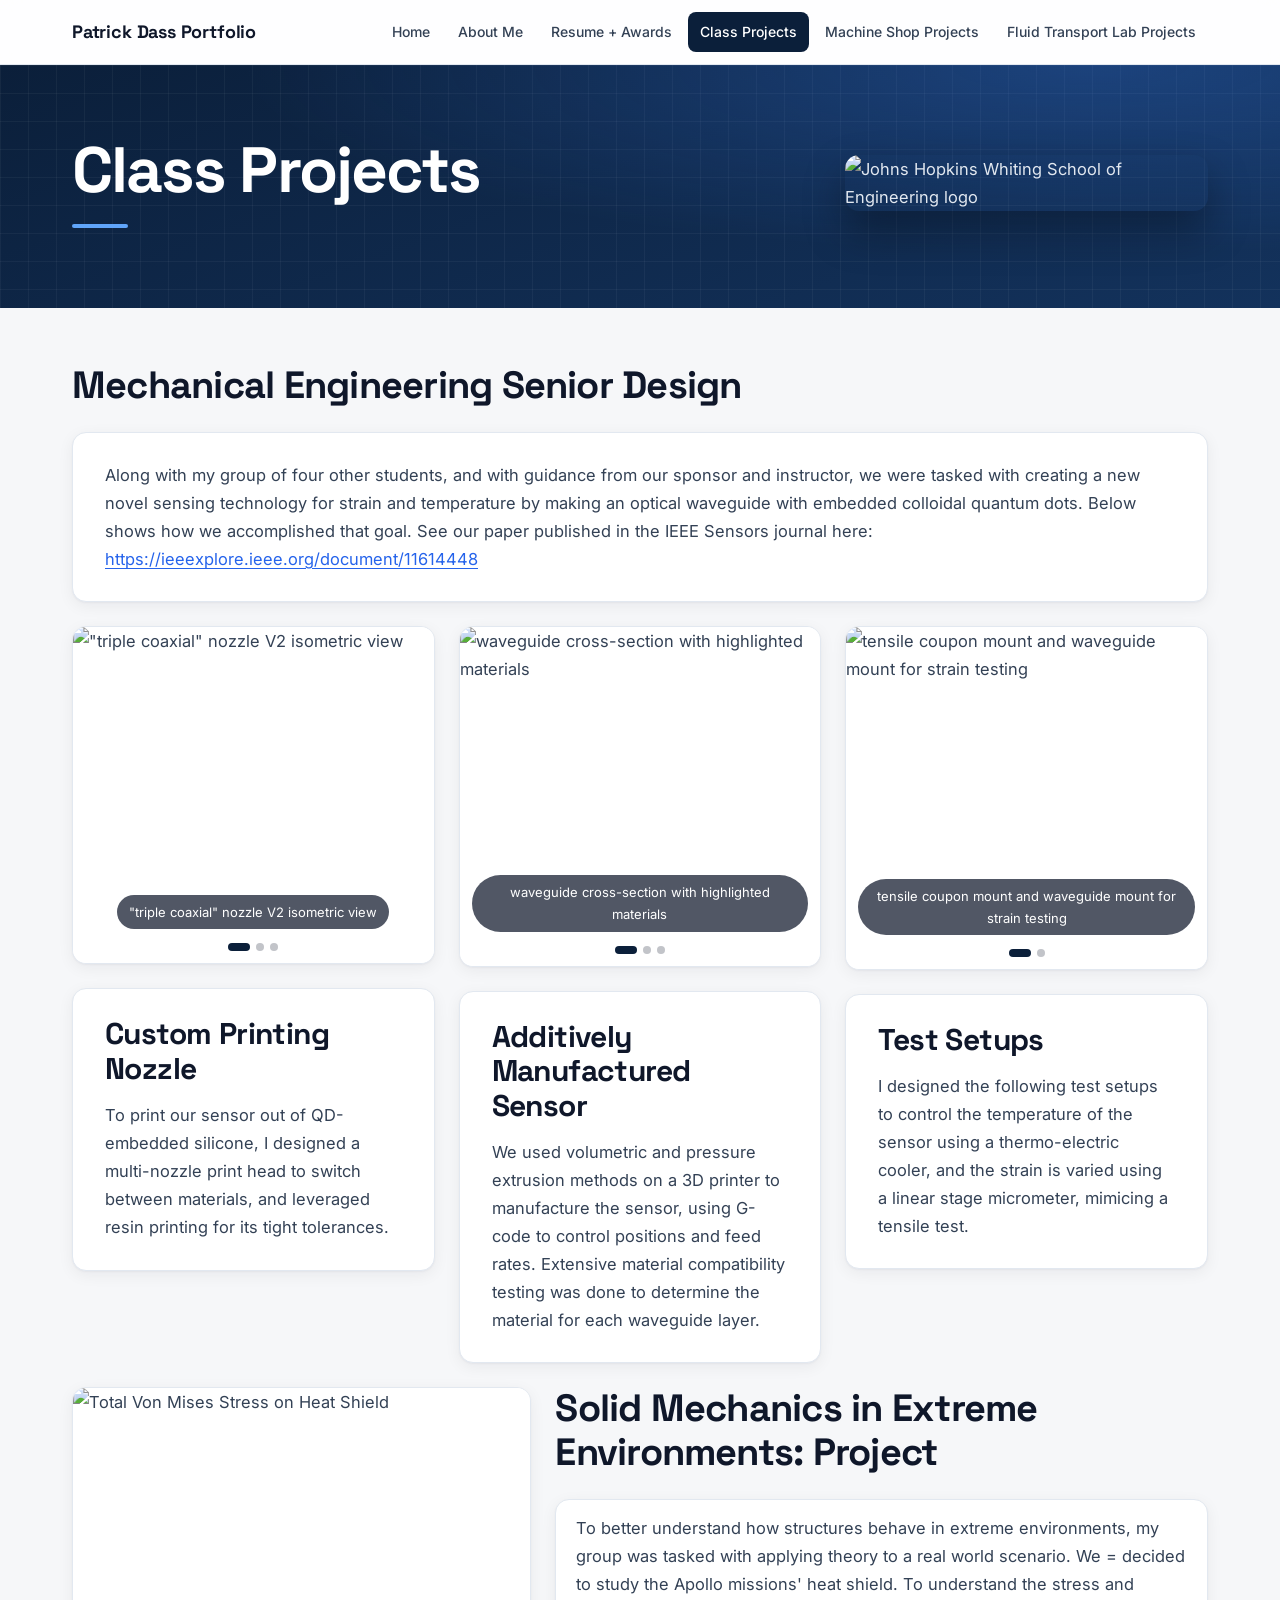
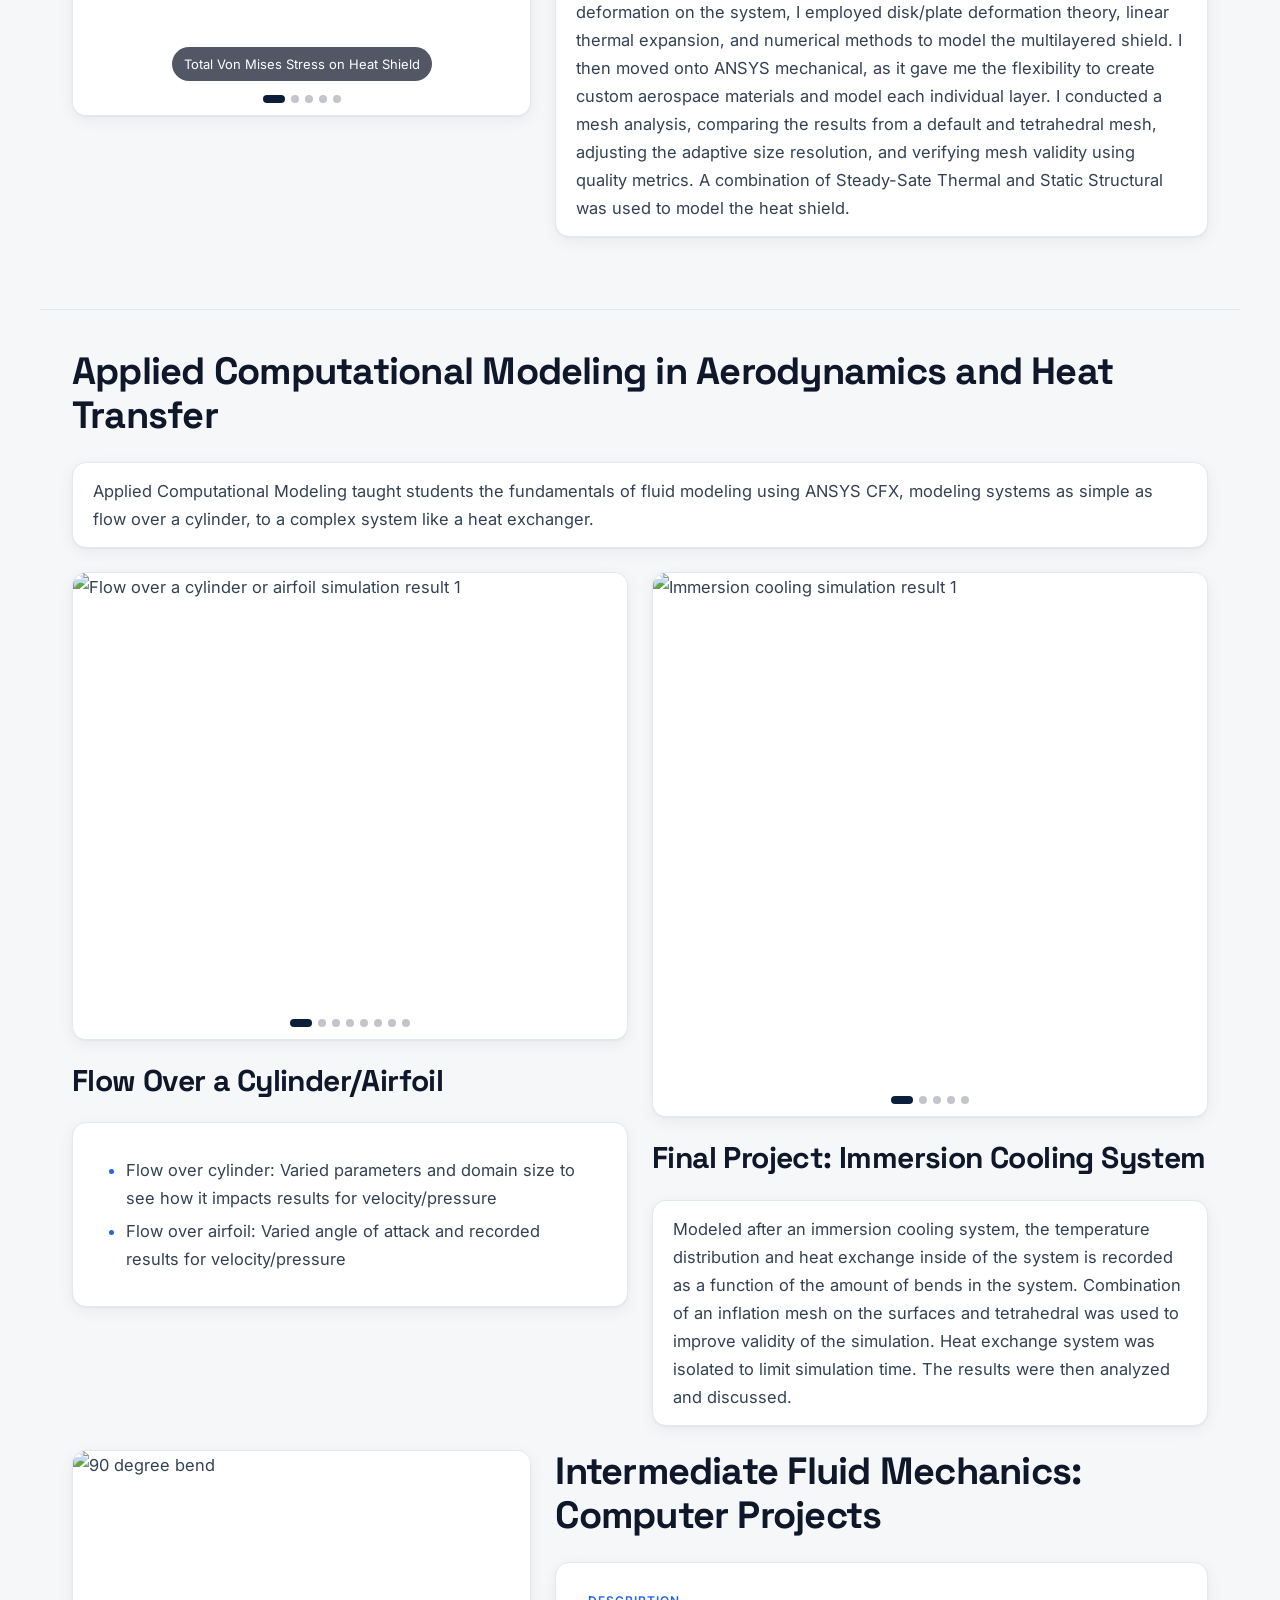
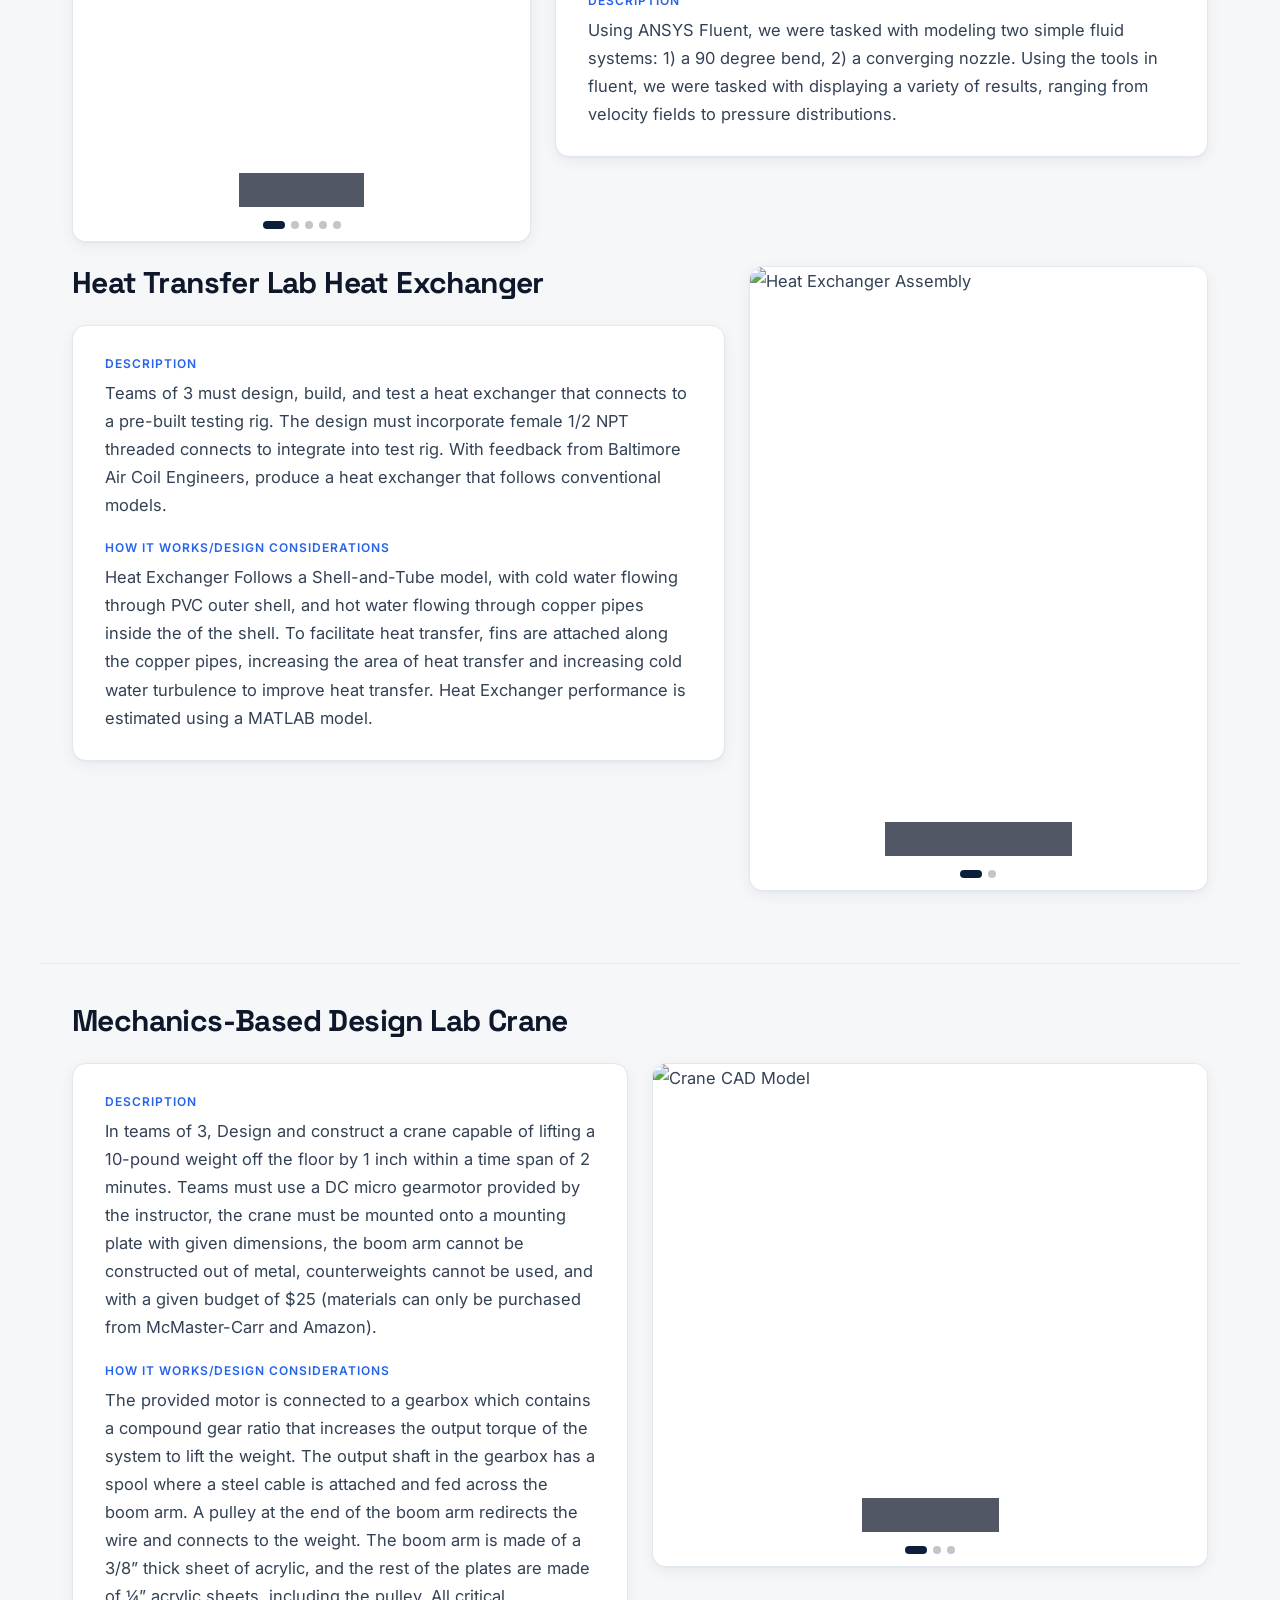
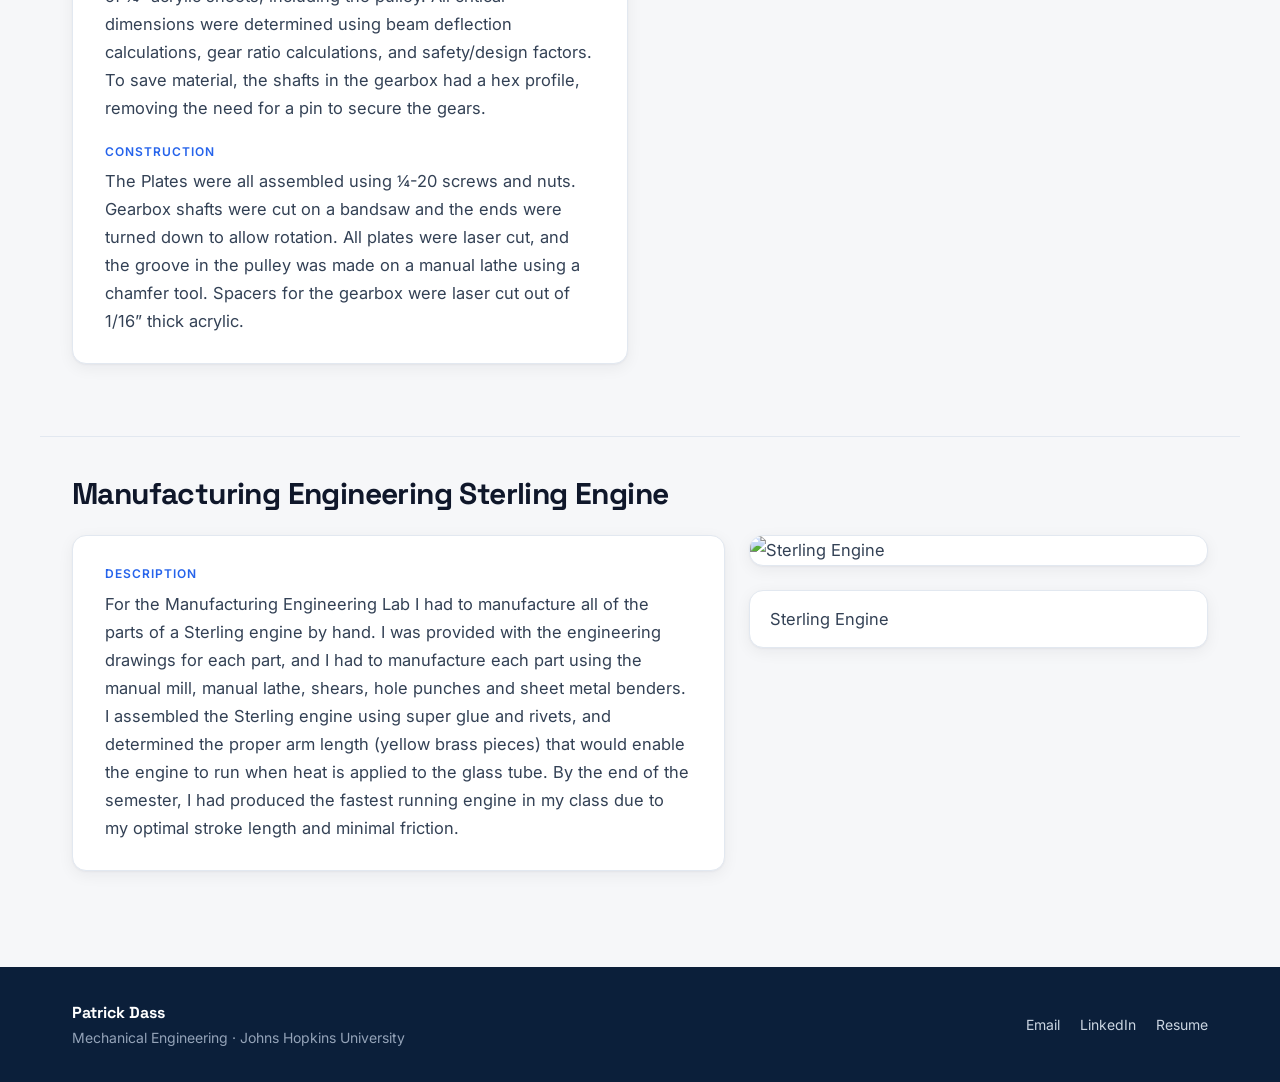
==== class-projects.html @ 8fc81585 "Add files via upload" ====
<!doctype html>
<html lang="en">
<head>
<meta charset="utf-8">
<meta name="viewport" content="width=device-width, initial-scale=1">
<meta name="description" content="Mechanical engineering portfolio of Patrick Dass, Johns Hopkins University.">
<title>Patrick Dass Portfolio - Class Projects</title>
<link rel="preconnect" href="https://fonts.googleapis.com">
<link href="https://fonts.googleapis.com/css2?family=Inter:wght@400;500;600;700&family=Space+Grotesk:wght@500;700&display=swap" rel="stylesheet">
<link rel="stylesheet" href="styles.css">
</head>
<body>
<nav class="topnav"><div class="navwrap"><a class="brand" href="index.html">Patrick Dass Portfolio</a><button class="menu-btn" aria-label="Open menu" aria-expanded="false">&#9776;</button><ul><li><a href="index.html">Home</a></li><li><a href="about-me.html">About Me</a></li><li><a href="resume-awards.html">Resume + Awards</a></li><li><a href="class-projects.html" aria-current="page">Class Projects</a></li><li><a href="machine-shop-projects.html">Machine Shop Projects</a></li><li><a href="fluid-transport-lab-projects.html">Fluid Transport Lab Projects</a></li></ul></div></nav>
<header class="hero"><div class="wrap grid">
<div class="col" style="--c:1 / span 8">
<div class="tile">
<h1 class="al-center">Class Projects</h1>
</div>
</div>
<div class="col" style="--c:9 / span 4">
<div class="tile">
<figure><img src="images/class-projects-01.png" alt="Johns Hopkins Whiting School of Engineering logo"></figure>
</div>
</div>
</div></header>
<main>
<section class="wrap grid">
<div class="col" style="--c:1 / span 12">
<div class="tile card">
<h2>Mechanical Engineering Senior Design</h2>
</div>
</div>
</section>
<section class="wrap grid">
<div class="col" style="--c:1 / span 12">
<div class="tile card">
<p>Along with my group of four other students, and with guidance from our sponsor and instructor, we were tasked with creating a new novel sensing technology for strain and temperature by making an optical waveguide with embedded colloidal quantum dots. Below shows how we accomplished that goal. See our paper published in the IEEE Sensors journal here: <a href="https://ieeexplore.ieee.org/document/11614448" target="_blank" rel="noopener">https://ieeexplore.ieee.org/document/11614448</a></p>
</div>
</div>
</section>
<section class="wrap grid">
<div class="col" style="--c:1 / span 4">
<div class="tile card">
<div class="carousel" style="aspect-ratio:1.07261 / 1"><figure class="slide active"><img src="images/class-projects-02.png" alt="&quot;triple coaxial&quot; nozzle V2 isometric view" loading="lazy"><figcaption>&quot;triple coaxial&quot; nozzle V2 isometric view</figcaption></figure><figure class="slide"><img src="images/class-projects-03.png" alt="&quot;triple coaxial&quot; nozzle V2" loading="lazy"><figcaption>&quot;triple coaxial&quot; nozzle V2</figcaption></figure><figure class="slide"><img src="images/class-projects-04.png" alt="&quot;triple coaxial&quot; nozzle V1" loading="lazy"><figcaption>&quot;triple coaxial&quot; nozzle V1</figcaption></figure></div>
</div>
<div class="tile card">
<h3 class="al-center">Custom Printing Nozzle</h3>
<p class="al-center">To print our sensor out of QD-embedded silicone, I designed a multi-nozzle print head to switch between materials, and leveraged resin printing for its tight tolerances.</p>
</div>
</div>
<div class="col" style="--c:5 / span 4">
<div class="tile card">
<div class="carousel" style="aspect-ratio:1.06557 / 1"><figure class="slide active"><img src="images/class-projects-05.png" alt="waveguide cross-section with highlighted materials" loading="lazy"><figcaption>waveguide cross-section with highlighted materials</figcaption></figure><figure class="slide"><img src="images/class-projects-06.png" alt="final optical waveguide prints" loading="lazy"><figcaption>final optical waveguide prints</figcaption></figure><figure class="slide"><img src="images/class-projects-07.png" alt="&quot;triple coaxial&quot; nozzle print tests" loading="lazy"><figcaption>&quot;triple coaxial&quot; nozzle print tests</figcaption></figure></div>
</div>
<div class="tile card">
<h3 class="al-center">Additively Manufactured Sensor</h3>
<p class="al-center">We used volumetric and pressure extrusion methods on a 3D printer to manufacture the sensor, using G-code to control positions and feed rates. Extensive material compatibility testing was done to determine the material for each waveguide layer.</p>
</div>
</div>
<div class="col" style="--c:9 / span 4">
<div class="tile card">
<div class="carousel" style="aspect-ratio:1.05569 / 1"><figure class="slide active"><img src="images/class-projects-08.png" alt="tensile coupon mount and waveguide mount for strain testing" loading="lazy"><figcaption>tensile coupon mount and waveguide mount for strain testing</figcaption></figure><figure class="slide"><img src="images/class-projects-09.png" alt="temperature test setup" loading="lazy"><figcaption>temperature test setup</figcaption></figure></div>
</div>
<div class="tile card">
<h3 class="al-center">Test Setups</h3>
<p class="al-center">I designed the following test setups to control the temperature of the sensor using a thermo-electric cooler, and the strain is varied using a linear stage micrometer, mimicing a tensile test.</p>
</div>
</div>
</section>
<section class="wrap grid">
<div class="col" style="--c:1 / span 5">
<div class="tile card">
<div class="carousel" style="aspect-ratio:1.39894 / 1"><figure class="slide active"><img src="images/class-projects-10.png" alt="Total Von Mises Stress on Heat Shield" loading="lazy"><figcaption>Total Von Mises Stress on Heat Shield</figcaption></figure><figure class="slide"><img src="images/class-projects-11.png" alt="Heat Shield Deformation" loading="lazy"><figcaption>Heat Shield Deformation</figcaption></figure><figure class="slide"><img src="images/class-projects-12.png" alt="Temperature Gradient Between Layers" loading="lazy"><figcaption>Temperature Gradient Between Layers</figcaption></figure><figure class="slide"><img src="images/class-projects-13.png" alt="Tetrahedral Mesh Results" loading="lazy"><figcaption>Tetrahedral Mesh Results</figcaption></figure><figure class="slide"><img src="images/class-projects-14.png" alt="Default Mesh Results" loading="lazy"><figcaption>Default Mesh Results</figcaption></figure></div>
</div>
</div>
<div class="col" style="--c:6 / span 7">
<div class="tile card">
<h2>Solid Mechanics in Extreme Environments: Project</h2>
</div>
<div class="tile card">
<p>To better understand how structures behave in extreme environments, my group was tasked with applying theory to a real world scenario. We = decided to study the Apollo missions' heat shield. To understand the stress and deformation on the system, I employed disk/plate deformation theory, linear thermal expansion, and numerical methods to model the multilayered shield. I then moved onto ANSYS mechanical, as it gave me the flexibility to create custom aerospace materials and model each individual layer. I conducted a mesh analysis, comparing the results from a default and tetrahedral mesh, adjusting the adaptive size resolution, and verifying mesh validity using quality metrics. A combination of Steady-Sate Thermal and Static Structural was used to model the heat shield.</p>
</div>
</div>
</section>
<section class="wrap grid">
<div class="col" style="--c:1 / span 12">
<div class="tile card">
<h2>Applied Computational Modeling in Aerodynamics and Heat Transfer</h2>
</div>
</div>
</section>
<section class="wrap grid">
<div class="col" style="--c:1 / span 12">
<div class="tile card">
<p>Applied Computational Modeling taught students the fundamentals of fluid modeling using ANSYS CFX, modeling systems as simple as flow over a cylinder, to a complex system like a heat exchanger.</p>
</div>
</div>
</section>
<section class="wrap grid">
<div class="col" style="--c:1 / span 6">
<div class="tile card">
<div class="carousel" style="aspect-ratio:1.18882 / 1"><figure class="slide active"><img src="images/class-projects-15.png" alt="Flow over a cylinder or airfoil simulation result 1" loading="lazy"></figure><figure class="slide"><img src="images/class-projects-16.png" alt="Flow simulation result 2" loading="lazy"></figure><figure class="slide"><img src="images/class-projects-17.png" alt="Flow simulation result 3" loading="lazy"></figure><figure class="slide"><img src="images/class-projects-18.png" alt="Flow simulation result 4" loading="lazy"></figure><figure class="slide"><img src="images/class-projects-19.png" alt="Flow simulation result 5" loading="lazy"></figure><figure class="slide"><img src="images/class-projects-20.png" alt="Flow simulation result 6" loading="lazy"></figure><figure class="slide"><img src="images/class-projects-21.png" alt="Flow simulation result 7" loading="lazy"></figure><figure class="slide"><img src="images/class-projects-22.png" alt="Flow simulation result 8" loading="lazy"></figure></div>
</div>
<div class="tile card">
<h3 class="al-center">Flow Over a Cylinder/Airfoil</h3>
</div>
<div class="tile card">
<ul><li>Flow over cylinder: Varied parameters and domain size to see how it impacts results for velocity/pressure</li><li>Flow over airfoil: Varied angle of attack and recorded results for velocity/pressure</li></ul>
</div>
</div>
<div class="col" style="--c:7 / span 6">
<div class="tile card">
<div class="carousel" style="aspect-ratio:1.01886 / 1"><figure class="slide active"><img src="images/class-projects-23.png" alt="Immersion cooling simulation result 1" loading="lazy"></figure><figure class="slide"><img src="images/class-projects-24.png" alt="Immersion cooling simulation result 2" loading="lazy"></figure><figure class="slide"><img src="images/class-projects-25.png" alt="Immersion cooling simulation result 3" loading="lazy"></figure><figure class="slide"><img src="images/class-projects-26.png" alt="Immersion cooling simulation result 4" loading="lazy"></figure><figure class="slide"><img src="images/class-projects-27.png" alt="Immersion cooling simulation result 5" loading="lazy"></figure></div>
</div>
<div class="tile card">
<h3 class="al-center">Final Project: Immersion Cooling System</h3>
</div>
<div class="tile card">
<p class="al-center">Modeled after an immersion cooling system, the temperature distribution and heat exchange inside of the system is recorded as a function of the amount of bends in the system. Combination of an inflation mesh on the surfaces and tetrahedral was used to improve validity of the simulation. Heat exchange system was isolated to limit simulation time. The results were then analyzed and discussed.</p>
</div>
</div>
</section>
<section class="wrap grid">
<div class="col" style="--c:1 / span 5">
<div class="tile card">
<div class="carousel" style="aspect-ratio:1.1733 / 1"><figure class="slide active"><img src="images/class-projects-28.png" alt="90 degree bend" loading="lazy"><figcaption>90 degree bend</figcaption></figure><figure class="slide"><img src="images/class-projects-29.png" alt="velocity profile gradient (1)" loading="lazy"><figcaption>velocity profile gradient (1)</figcaption></figure><figure class="slide"><img src="images/class-projects-30.png" alt="Velocity profile gradient (2)" loading="lazy"><figcaption>Velocity profile gradient (2)</figcaption></figure><figure class="slide"><img src="images/class-projects-31.png" alt="Nozzle Pressure Gradient" loading="lazy"><figcaption>Nozzle Pressure Gradient</figcaption></figure><figure class="slide"><img src="images/class-projects-32.png" alt="Nozzle stream function" loading="lazy"><figcaption>Nozzle stream function</figcaption></figure></div>
</div>
</div>
<div class="col" style="--c:6 / span 7">
<div class="tile card">
<h2>Intermediate Fluid Mechanics: Computer Projects</h2>
</div>
<div class="tile card">
<p class="label">Description</p>
<p>Using ANSYS Fluent, we were tasked with modeling two simple fluid systems: 1) a 90 degree bend, 2) a converging nozzle. Using the tools in fluent, we were tasked with displaying a variety of results, ranging from velocity fields to pressure distributions.</p>
</div>
</div>
</section>
<section class="wrap grid">
<div class="col" style="--c:1 / span 7">
<div class="tile card">
<h3>Heat Transfer Lab Heat Exchanger</h3>
</div>
<div class="tile card">
<p class="label">Description</p>
<p>Teams of 3 must design, build, and test a heat exchanger that connects to a pre-built testing rig. The design must incorporate female 1/2 NPT threaded connects to integrate into test rig. With feedback from Baltimore Air Coil Engineers, produce a heat exchanger that follows conventional models.</p>
<p class="label">How it works/Design Considerations</p>
<p>Heat Exchanger Follows a Shell-and-Tube model, with cold water flowing through PVC outer shell, and hot water flowing through copper pipes inside the of the shell. To facilitate heat transfer, fins are attached along the copper pipes, increasing the area of heat transfer and increasing cold water turbulence to improve heat transfer. Heat Exchanger performance is estimated using a MATLAB model.</p>
</div>
</div>
<div class="col" style="--c:8 / span 5">
<div class="tile card">
<div class="carousel" style="aspect-ratio:0.733731 / 1"><figure class="slide active"><img src="images/class-projects-33.jpg" alt="Heat Exchanger Assembly" loading="lazy"><figcaption>Heat Exchanger Assembly</figcaption></figure><figure class="slide"><img src="images/class-projects-34.jpg" alt="Copper Tube Assembly" loading="lazy"><figcaption>Copper Tube Assembly</figcaption></figure></div>
</div>
</div>
</section>
<section class="wrap grid">
<div class="col" style="--c:1 / span 12">
<div class="tile card">
<h3>Mechanics-Based Design Lab Crane</h3>
</div>
</div>
</section>
<section class="wrap grid">
<div class="col" style="--c:1 / span 6">
<div class="tile card">
<p class="label">Description</p>
<p>In teams of 3, Design and construct a crane capable of lifting a 10-pound weight off the floor by 1 inch within a time span of 2 minutes. Teams must use a DC micro gearmotor provided by the instructor, the crane must be mounted onto a mounting plate with given dimensions, the boom arm cannot be constructed out of metal, counterweights cannot be used, and with a given budget of $25 (materials can only be purchased from McMaster-Carr and Amazon).</p>
<p class="label">How it works/Design Considerations</p>
<p>The provided motor is connected to a gearbox which contains a compound gear ratio that increases the output torque of the system to lift the weight. The output shaft in the gearbox has a spool where a steel cable is attached and fed across the boom arm. A pulley at the end of the boom arm redirects the wire and connects to the weight. The boom arm is made of a 3/8” thick sheet of acrylic, and the rest of the plates are made of ¼” acrylic sheets, including the pulley. All critical dimensions were determined using beam deflection calculations, gear ratio calculations, and safety/design factors. To save material, the shafts in the gearbox had a hex profile, removing the need for a pin to secure the gears.</p>
<p class="label">Construction</p>
<p>The Plates were all assembled using ¼-20 screws and nuts. Gearbox shafts were cut on a bandsaw and the ends were turned down to allow rotation. All plates were laser cut, and the groove in the pulley was made on a manual lathe using a chamfer tool. Spacers for the gearbox were laser cut out of 1/16” thick acrylic.</p>
</div>
</div>
<div class="col" style="--c:7 / span 6">
<div class="tile card">
<div class="carousel" style="aspect-ratio:1.10352 / 1"><figure class="slide active"><img src="images/class-projects-35.png" alt="Crane CAD Model" loading="lazy"><figcaption>Crane CAD Model</figcaption></figure><figure class="slide"><img src="images/class-projects-36.jpg" alt="Crane Assembly" loading="lazy"><figcaption>Crane Assembly</figcaption></figure><figure class="slide"><img src="images/class-projects-37.png" alt="Crane Exploded View" loading="lazy"><figcaption>Crane Exploded View</figcaption></figure></div>
</div>
</div>
</section>
<section class="wrap grid">
<div class="col" style="--c:1 / span 12">
<div class="tile card">
<h3>Manufacturing Engineering Sterling Engine</h3>
</div>
</div>
</section>
<section class="wrap grid">
<div class="col" style="--c:1 / span 7">
<div class="tile card">
<p class="label">Description</p>
<p>For the Manufacturing Engineering Lab I had to manufacture all of the parts of a Sterling engine by hand. I was provided with the engineering drawings for each part, and I had to manufacture each part using the manual mill, manual lathe, shears, hole punches and sheet metal benders. I assembled the Sterling engine using super glue and rivets, and determined the proper arm length (yellow brass pieces) that would enable the engine to run when heat is applied to the glass tube. By the end of the semester, I had produced the fastest running engine in my class due to my optimal stroke length and minimal friction.</p>
</div>
</div>
<div class="col" style="--c:8 / span 5">
<div class="tile card">
<figure><img src="images/class-projects-38.jpg" alt="Sterling Engine" loading="lazy"></figure>
</div>
<div class="tile card">
<p>Sterling Engine</p>
</div>
</div>
</section>
</main>
<footer class="site-footer"><div class="wrap"><div><strong>Patrick Dass</strong><br>Mechanical Engineering &middot; Johns Hopkins University</div><nav aria-label="Contact"><a href="mailto:dasspatrick076@gmail.com">Email</a><a href="https://www.linkedin.com/in/patrick-dass" target="_blank" rel="noopener">LinkedIn</a><a href="resume-awards.html">Resume</a></nav></div></footer>
<script src="script.js"></script>
</body>
</html>
---- styles.css ----
/* =========================================================
   Patrick Dass — Portfolio
   ========================================================= */
:root {
  --bg: #f6f7f9;
  --surface: #ffffff;
  --ink: #0f172a;
  --body: #334155;
  --muted: #64748b;
  --line: #e2e8f0;
  --navy: #0b1f3a;
  --navy-2: #13325c;
  --accent: #2563eb;
  --accent-soft: #dbeafe;
  --radius: 14px;
  --shadow: 0 1px 2px rgba(15, 23, 42, 0.04), 0 4px 16px rgba(15, 23, 42, 0.06);
  --gap: 24px;
  --font: "Inter", system-ui, -apple-system, "Segoe UI", Roboto, Arial, sans-serif;
  --display: "Space Grotesk", var(--font);
}

* { box-sizing: border-box; }
html { scroll-behavior: smooth; -webkit-text-size-adjust: 100%; }

body {
  margin: 0;
  background: var(--bg);
  color: var(--body);
  font-family: var(--font);
  font-size: 16.5px;
  line-height: 1.7;
  -webkit-font-smoothing: antialiased;
}

img { max-width: 100%; display: block; }
a { color: var(--accent); text-underline-offset: 3px; overflow-wrap: anywhere; }
a:hover { color: #1d4ed8; }
::selection { background: var(--accent-soft); }

/* ---------- Navigation ---------- */
.topnav {
  position: sticky;
  top: 0;
  z-index: 50;
  background: rgba(255, 255, 255, 0.85);
  backdrop-filter: saturate(180%) blur(12px);
  -webkit-backdrop-filter: saturate(180%) blur(12px);
  border-bottom: 1px solid var(--line);
}
.navwrap {
  max-width: 1200px;
  margin: 0 auto;
  padding: 0 32px;
  min-height: 64px;
  display: flex;
  align-items: center;
  gap: 24px;
}
.brand {
  font-family: var(--display);
  color: var(--ink);
  text-decoration: none;
  font-weight: 700;
  font-size: 18px;
  letter-spacing: -0.01em;
  white-space: nowrap;
  margin-right: auto;
}
.brand:hover { color: var(--ink); }
.topnav ul {
  list-style: none;
  margin: 0;
  padding: 0;
  display: flex;
  gap: 4px;
}
.topnav ul a {
  display: inline-block;
  color: var(--body);
  text-decoration: none;
  font-size: 14px;
  font-weight: 500;
  padding: 8px 12px;
  border-radius: 8px;
  white-space: nowrap;
  transition: background 0.15s, color 0.15s;
}
.topnav ul a:hover { background: #f1f5f9; color: var(--ink); }
.topnav ul a[aria-current="page"] { background: var(--navy); color: #fff; }
.menu-btn {
  display: none;
  background: none;
  border: 1px solid var(--line);
  border-radius: 8px;
  color: var(--ink);
  font-size: 20px;
  line-height: 1;
  cursor: pointer;
  padding: 8px 10px;
}

/* ---------- Hero ---------- */
.hero {
  position: relative;
  color: #e2e8f0;
  padding: 72px 0 80px;
  background:
    radial-gradient(ellipse at 85% 0%, rgba(59, 130, 246, 0.28), transparent 55%),
    linear-gradient(rgba(255, 255, 255, 0.045) 1px, transparent 1px) 0 0 / 28px 28px,
    linear-gradient(90deg, rgba(255, 255, 255, 0.045) 1px, transparent 1px) 0 0 / 28px 28px,
    linear-gradient(160deg, var(--navy) 0%, var(--navy-2) 100%);
  overflow: hidden;
}
.hero .wrap { align-items: center; }
.hero .col:first-child { grid-column: 1 / span 8; }
.hero .col + .col { grid-column: 9 / span 4; }
.hero h1 {
  font-family: var(--display);
  color: #fff;
  font-weight: 700;
  font-size: clamp(36px, 5.2vw, 64px);
  line-height: 1.05;
  letter-spacing: -0.03em;
  margin: 0;
  text-align: left;
}
.hero h1::after {
  content: "";
  display: block;
  width: 56px;
  height: 4px;
  margin-top: 20px;
  border-radius: 2px;
  background: #60a5fa;
}
.hero ul {
  list-style: none;
  padding: 0;
  margin: 8px 0 0;
  font-size: 15.5px;
  display: grid;
  gap: 6px;
}
.hero li { margin: 0; padding-left: 20px; position: relative; color: #cbd5e1; }
.hero li::before {
  content: "";
  position: absolute;
  left: 0;
  top: 0.72em;
  width: 8px;
  height: 2px;
  background: #60a5fa;
}
.hero li:nth-child(-n+3) { color: #fff; font-weight: 500; }
.hero figure { margin: 0; justify-self: end; }
.hero img {
  border-radius: var(--radius);
  box-shadow: 0 20px 40px rgba(0, 0, 0, 0.35);
  max-height: 340px;
  width: auto;
  margin-left: auto;
}

/* ---------- Layout ---------- */
.wrap {
  max-width: 1200px;
  margin: 0 auto;
  padding: 0 32px;
}
.grid {
  display: grid;
  grid-template-columns: repeat(12, minmax(0, 1fr));
  gap: var(--gap);
}
main { padding: 16px 0 96px; }
main .grid { margin-top: var(--gap); }
.col {
  grid-column: var(--c, 1 / span 12);
  display: flex;
  flex-direction: column;
  gap: var(--gap);
  min-width: 0;
}
.tile { min-width: 0; }

.card {
  background: var(--surface);
  border: 1px solid var(--line);
  border-radius: var(--radius);
  box-shadow: var(--shadow);
  padding: 28px 32px;
  overflow: hidden;
}

/* A box holding only a heading becomes a section title, not a card */
.card:has(> :is(h2, h3, h4):only-child) {
  background: none;
  border: 0;
  box-shadow: none;
  padding: 0;
  overflow: visible;
}
main section:has(> .col:only-child > .tile:only-child > :is(h2, h3, h4):only-child) {
  margin-top: 72px;
  padding-top: 40px;
  border-top: 1px solid var(--line);
}
main section:first-child:has(> .col:only-child > .tile:only-child > :is(h2, h3, h4):only-child) {
  margin-top: 40px;
  border-top: 0;
  padding-top: 0;
}

/* ---------- Typography ---------- */
h2, h3, h4 {
  font-family: var(--display);
  color: var(--ink);
  font-weight: 700;
  line-height: 1.15;
  letter-spacing: -0.02em;
  margin: 0;
}
h2 { font-size: clamp(26px, 3vw, 38px); }
h3 { font-size: clamp(22px, 2.4vw, 30px); }
h4 { font-size: clamp(18px, 1.8vw, 22px); }
.card h2, .card h3, .card h4 { margin-bottom: 0.5em; }
.card :is(h2, h3, h4):last-child { margin-bottom: 0; }
h2 a, h3 a, h4 a { color: inherit; text-decoration: none; }
h2 a:hover, h3 a:hover, h4 a:hover { color: var(--accent); }
h2 a::after, h3 a::after, h4 a::after { content: " \2192"; color: var(--accent); }

p { margin: 0 0 1em; }
p:last-child { margin-bottom: 0; }
p.label {
  font-size: 12px;
  font-weight: 600;
  text-transform: uppercase;
  letter-spacing: 0.08em;
  color: var(--accent);
  margin: 1.6em 0 0.4em;
}
p.label:first-child { margin-top: 0; }

ul, ol { margin: 0; padding-left: 1.25em; }
li { margin: 0.3em 0; }
li::marker { color: var(--accent); }
ul.cols { columns: 2 240px; column-gap: 32px; }
ul.cols li { break-inside: avoid; }
.al-center { text-align: center; }
.al-right { text-align: right; }
/* Body copy reads better left-aligned; keep centering only for buttons */
:is(.card, .tile) :is(h2, h3, h4, p:not(:has(.btn))).al-center { text-align: left; }

/* Short caption-only boxes (e.g. "Sterling Engine") */
.card:has(> p:only-child):not(:has(> p:only-child > *)) { padding: 14px 20px; }

/* ---------- Images ---------- */
figure { margin: 0; }
figure img { width: 100%; height: auto; }
figcaption {
  font-size: 13.5px;
  color: var(--muted);
  text-align: center;
  padding: 12px 16px 14px;
}
.card:has(> figure:only-child) { padding: 0; }

/* ---------- Carousel ---------- */
.card:has(> .carousel:only-child) { padding: 0; }
.carousel {
  position: relative;
  overflow: hidden;
  background: #fff;
  width: 100%;
  outline: none;
}
.carousel:focus-visible { box-shadow: inset 0 0 0 3px var(--accent); }
.carousel .slide {
  position: absolute;
  inset: 0;
  opacity: 0;
  transition: opacity 0.45s ease;
  pointer-events: none;
}
.carousel .slide.active { opacity: 1; pointer-events: auto; }
.carousel .slide img { width: 100%; height: 100%; object-fit: contain; }
.carousel figcaption {
  position: absolute;
  left: 12px;
  right: 12px;
  bottom: 34px;
  margin: 0 auto;
  width: fit-content;
  max-width: calc(100% - 24px);
  padding: 6px 12px;
  border-radius: 999px;
  color: #fff;
  font-size: 13px;
  background: rgba(15, 23, 42, 0.72);
  backdrop-filter: blur(4px);
}
.carousel .prev, .carousel .next {
  position: absolute;
  top: 50%;
  transform: translateY(-50%);
  width: 38px;
  height: 38px;
  border-radius: 50%;
  border: 1px solid var(--line);
  background: rgba(255, 255, 255, 0.92);
  color: var(--ink);
  font-size: 24px;
  line-height: 1;
  padding: 0 0 3px;
  cursor: pointer;
  z-index: 2;
  box-shadow: 0 2px 8px rgba(15, 23, 42, 0.15);
  opacity: 0;
  transition: opacity 0.2s, background 0.15s;
}
.carousel:hover .prev, .carousel:hover .next,
.carousel:focus-within .prev, .carousel:focus-within .next { opacity: 1; }
.carousel .prev { left: 12px; }
.carousel .next { right: 12px; }
.carousel .prev:hover, .carousel .next:hover { background: #fff; }
.carousel .dots {
  position: absolute;
  bottom: 12px;
  left: 0;
  right: 0;
  display: flex;
  justify-content: center;
  gap: 6px;
  z-index: 2;
}
.carousel .dots button {
  width: 8px;
  height: 8px;
  padding: 0;
  border-radius: 999px;
  border: 0;
  background: rgba(15, 23, 42, 0.25);
  cursor: pointer;
  transition: width 0.2s, background 0.2s;
}
.carousel .dots button[aria-current="true"] { width: 22px; background: var(--navy); }
@media (hover: none) {
  .carousel .prev, .carousel .next { opacity: 1; }
}

/* ---------- Embeds & buttons ---------- */
.embed { width: 100%; border-radius: 10px; overflow: hidden; border: 1px solid var(--line); }
.embed iframe { width: 100%; height: 100%; border: 0; display: block; }
.embed.doc { height: 80vh; max-height: 1000px; min-height: 480px; }
.btn {
  display: inline-block;
  margin-top: 20px;
  padding: 11px 22px;
  background: var(--navy);
  color: #fff;
  text-decoration: none;
  border-radius: 10px;
  font-weight: 600;
  font-size: 15px;
  transition: background 0.15s;
}
.btn:hover { background: var(--navy-2); color: #fff; }

/* ---------- Footer ---------- */
.site-footer {
  background: var(--navy);
  color: #94a3b8;
  font-size: 14px;
}
.site-footer .wrap {
  display: flex;
  flex-wrap: wrap;
  gap: 12px 32px;
  align-items: center;
  justify-content: space-between;
  padding-top: 32px;
  padding-bottom: 32px;
}
.site-footer strong { color: #fff; font-family: var(--display); font-size: 16px; }
.site-footer nav { display: flex; gap: 20px; flex-wrap: wrap; }
.site-footer a { color: #cbd5e1; text-decoration: none; }
.site-footer a:hover { color: #fff; }

/* ---------- Responsive ---------- */
@media (max-width: 1100px) {
  .menu-btn { display: block; }
  .navwrap { flex-wrap: wrap; }
  .topnav ul {
    display: none;
    width: 100%;
    flex-direction: column;
    padding: 0 0 12px;
  }
  .topnav.open ul { display: flex; }
  .topnav ul a { display: block; padding: 10px 12px; }
}

@media (max-width: 900px) {
  .navwrap, .wrap { padding-left: 16px; padding-right: 16px; }
  .col, .hero .col:first-child, .hero .col + .col { grid-column: 1 / -1; }
  .hero { padding: 48px 0 56px; }
  .hero figure { justify-self: start; }
  .hero img { max-height: 220px; margin-left: 0; }
  .card { padding: 22px 20px; }
  main section:has(> .col:only-child > .tile:only-child > :is(h2, h3, h4):only-child) {
    margin-top: 48px;
    padding-top: 32px;
  }
}

@media (prefers-reduced-motion: reduce) {
  * { transition: none !important; scroll-behavior: auto !important; }
}
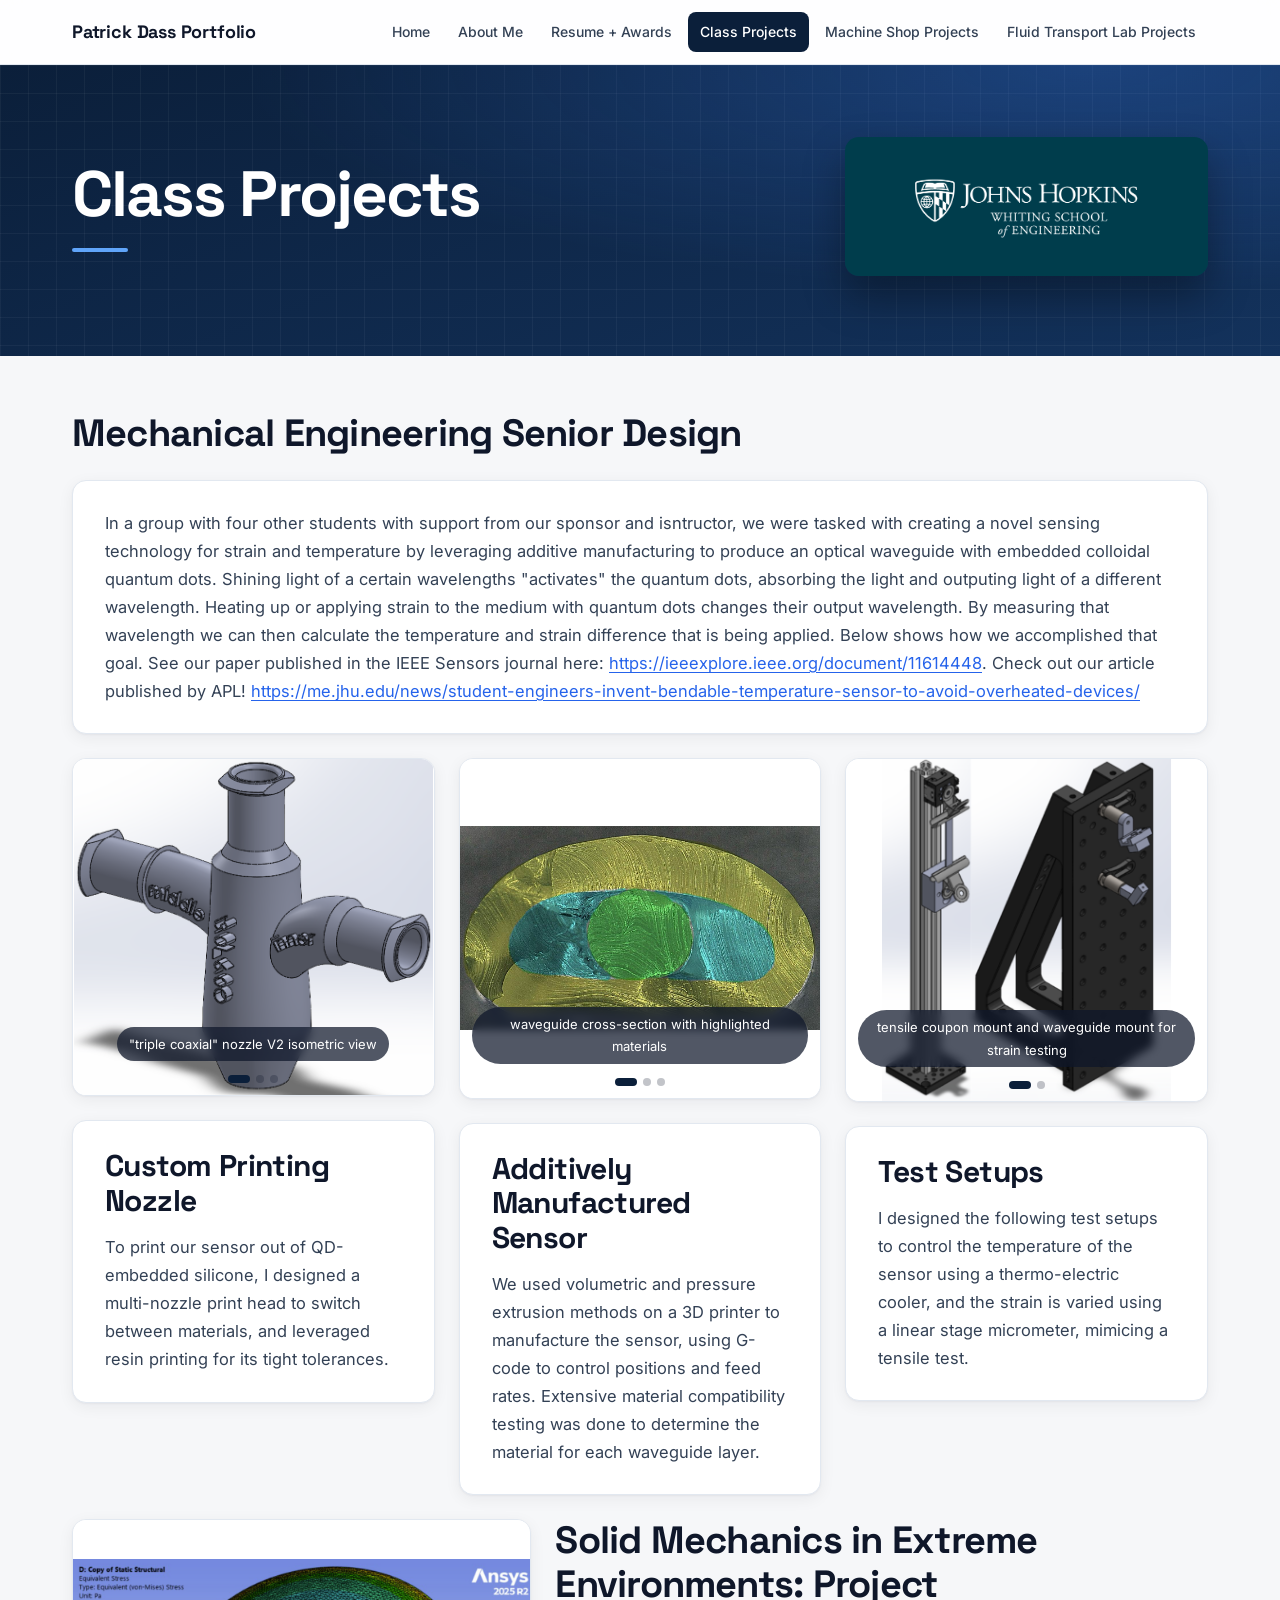
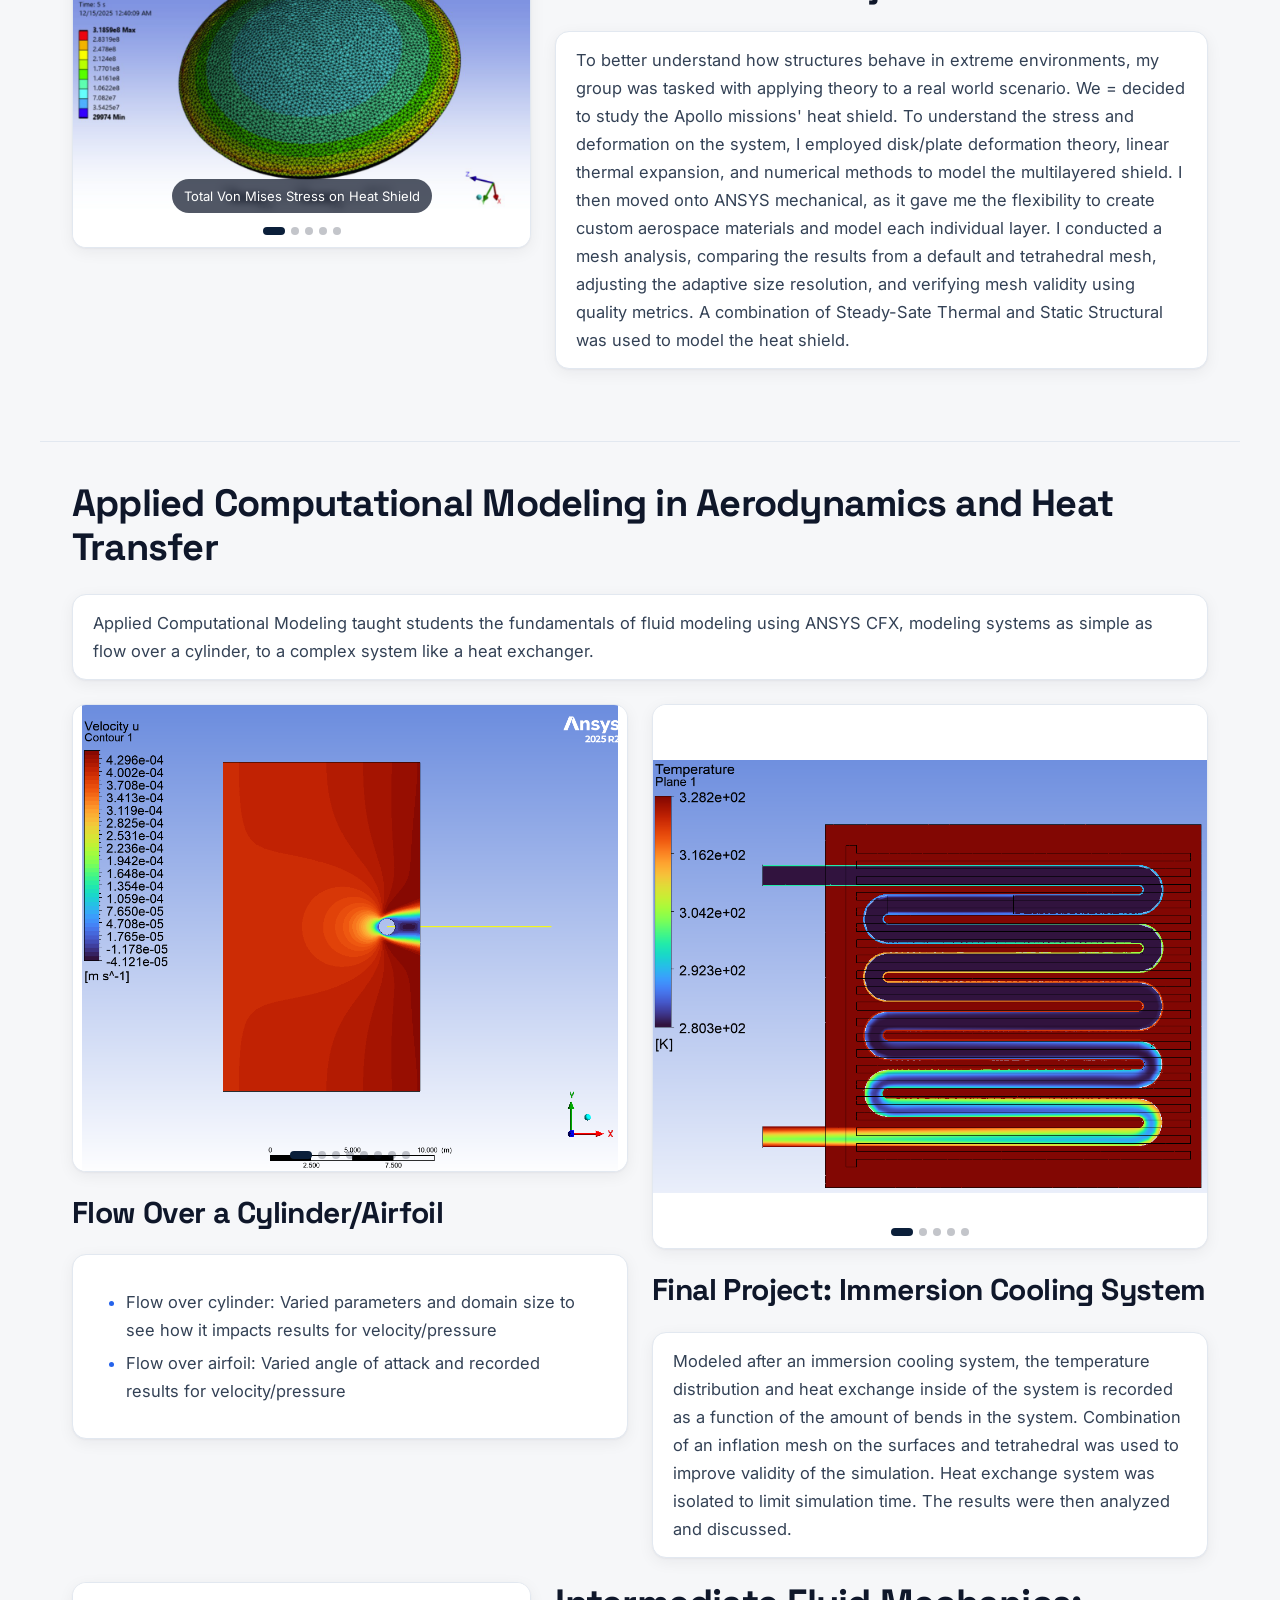
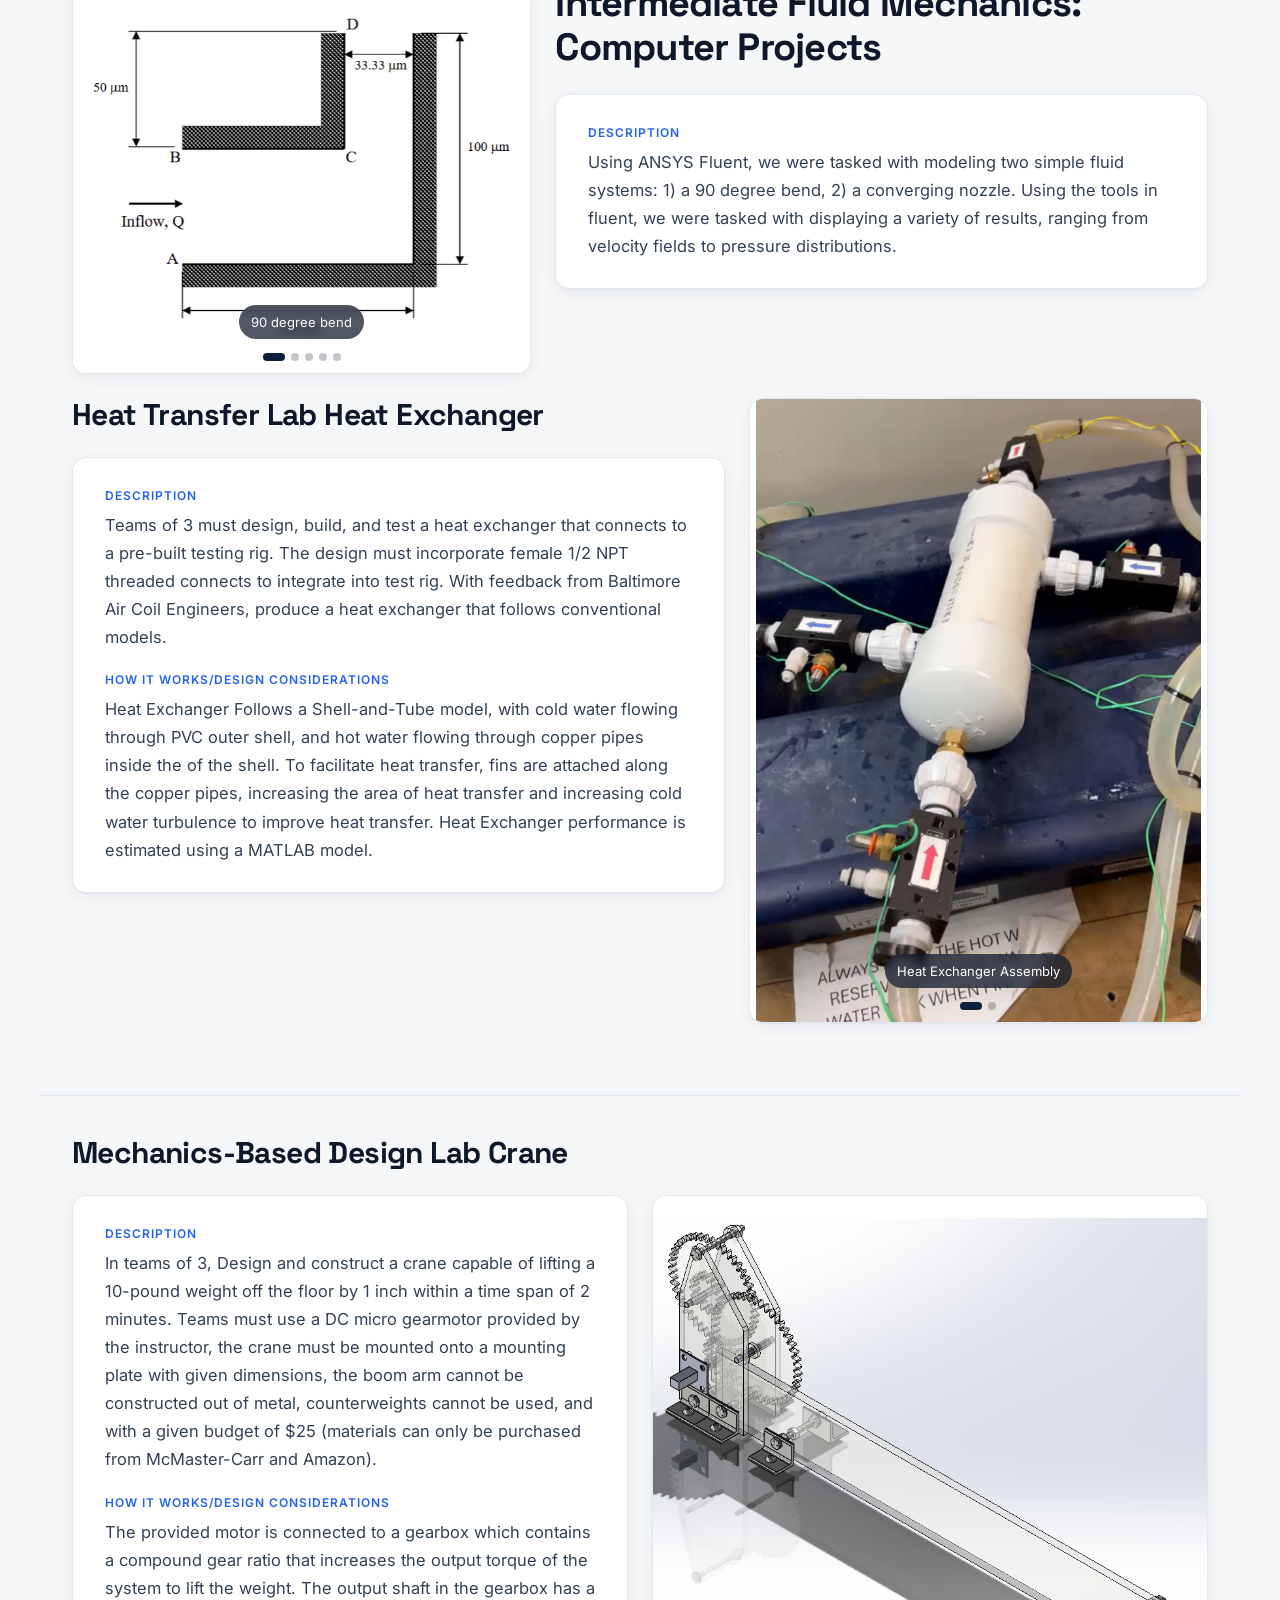
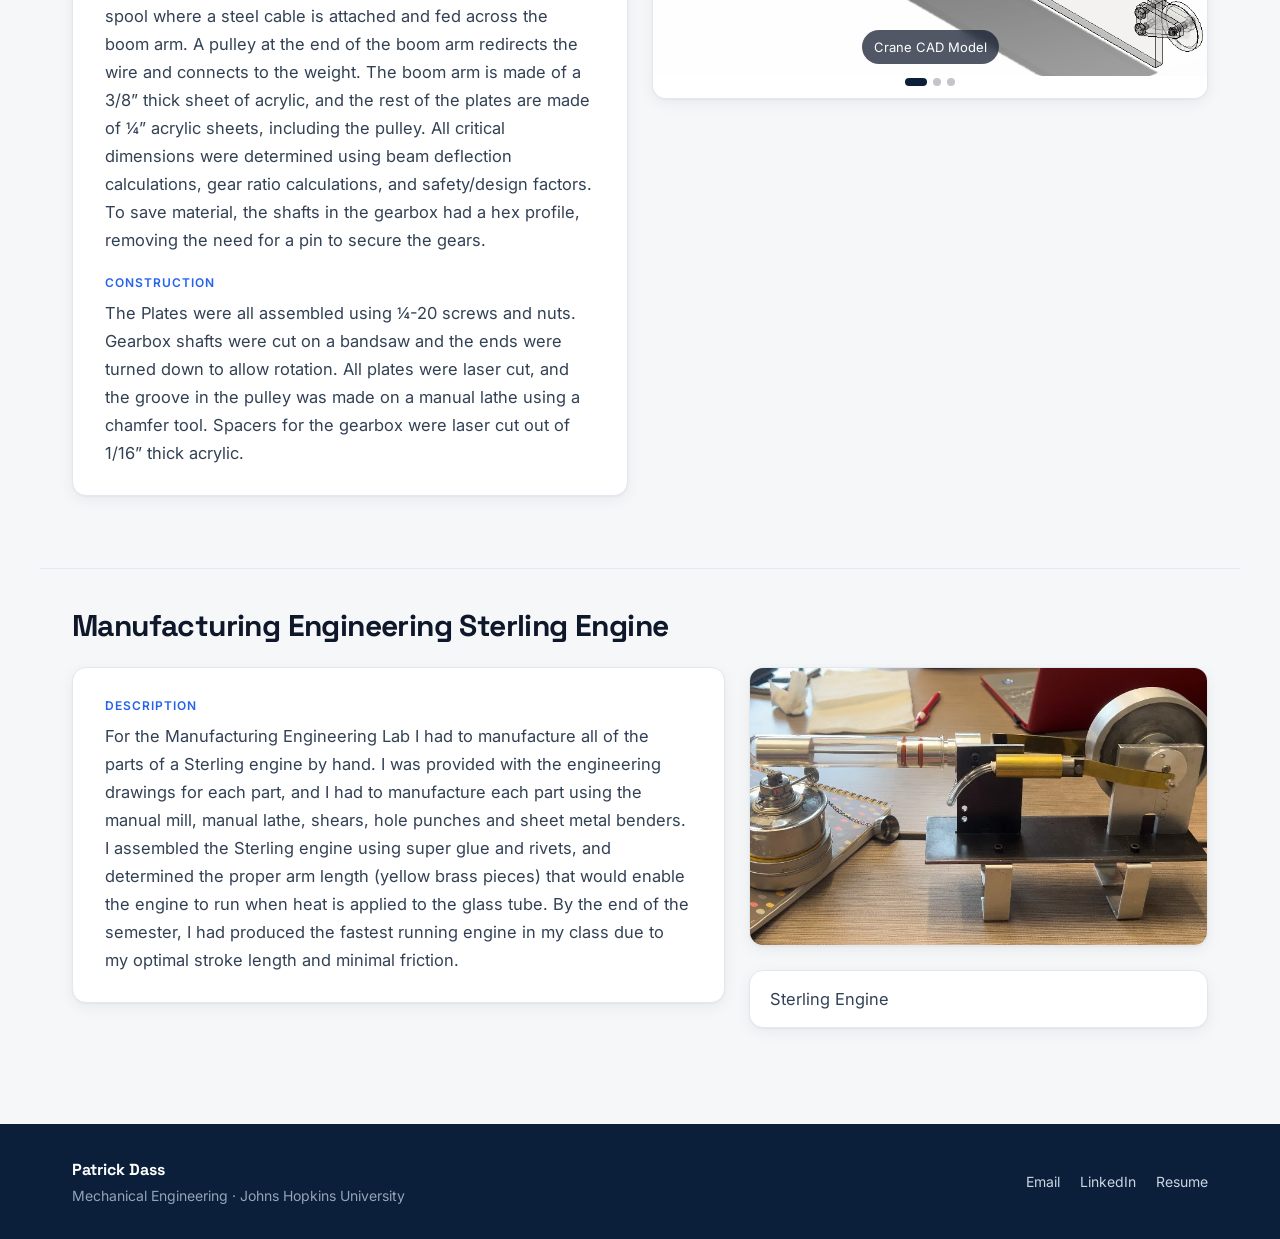
==== commit 89ac284d: "Revise project description and add article link Updated project description to clarify the technolog" ====
--- a/class-projects.html
+++ b/class-projects.html
@@ -34,7 +34,7 @@
 <section class="wrap grid">
 <div class="col" style="--c:1 / span 12">
 <div class="tile card">
-<p>Along with my group of four other students, and with guidance from our sponsor and instructor, we were tasked with creating a new novel sensing technology for strain and temperature by making an optical waveguide with embedded colloidal quantum dots. Below shows how we accomplished that goal. See our paper published in the IEEE Sensors journal here: <a href="https://ieeexplore.ieee.org/document/11614448" target="_blank" rel="noopener">https://ieeexplore.ieee.org/document/11614448</a></p>
+<p>In a group with four other students with support from our sponsor and isntructor, we were tasked with creating a novel sensing technology for strain and temperature by leveraging additive manufacturing to produce an optical waveguide with embedded colloidal quantum dots. Shining light of a certain wavelengths "activates" the quantum dots, absorbing the light and outputing light of a different wavelength. Heating up or applying strain to the medium with quantum dots changes their output wavelength. By measuring that wavelength we can then calculate the temperature and strain difference that is being applied. Below shows how we accomplished that goal. See our paper published in the IEEE Sensors journal here: <a href="https://ieeexplore.ieee.org/document/11614448" target="_blank" rel="noopener">https://ieeexplore.ieee.org/document/11614448</a>. Check out our article published by APL! <a href="https://me.jhu.edu/news/student-engineers-invent-bendable-temperature-sensor-to-avoid-overheated-devices/" target="_blank" rel="noopener">https://me.jhu.edu/news/student-engineers-invent-bendable-temperature-sensor-to-avoid-overheated-devices/</a></p>
 </div>
 </div>
 </section>
